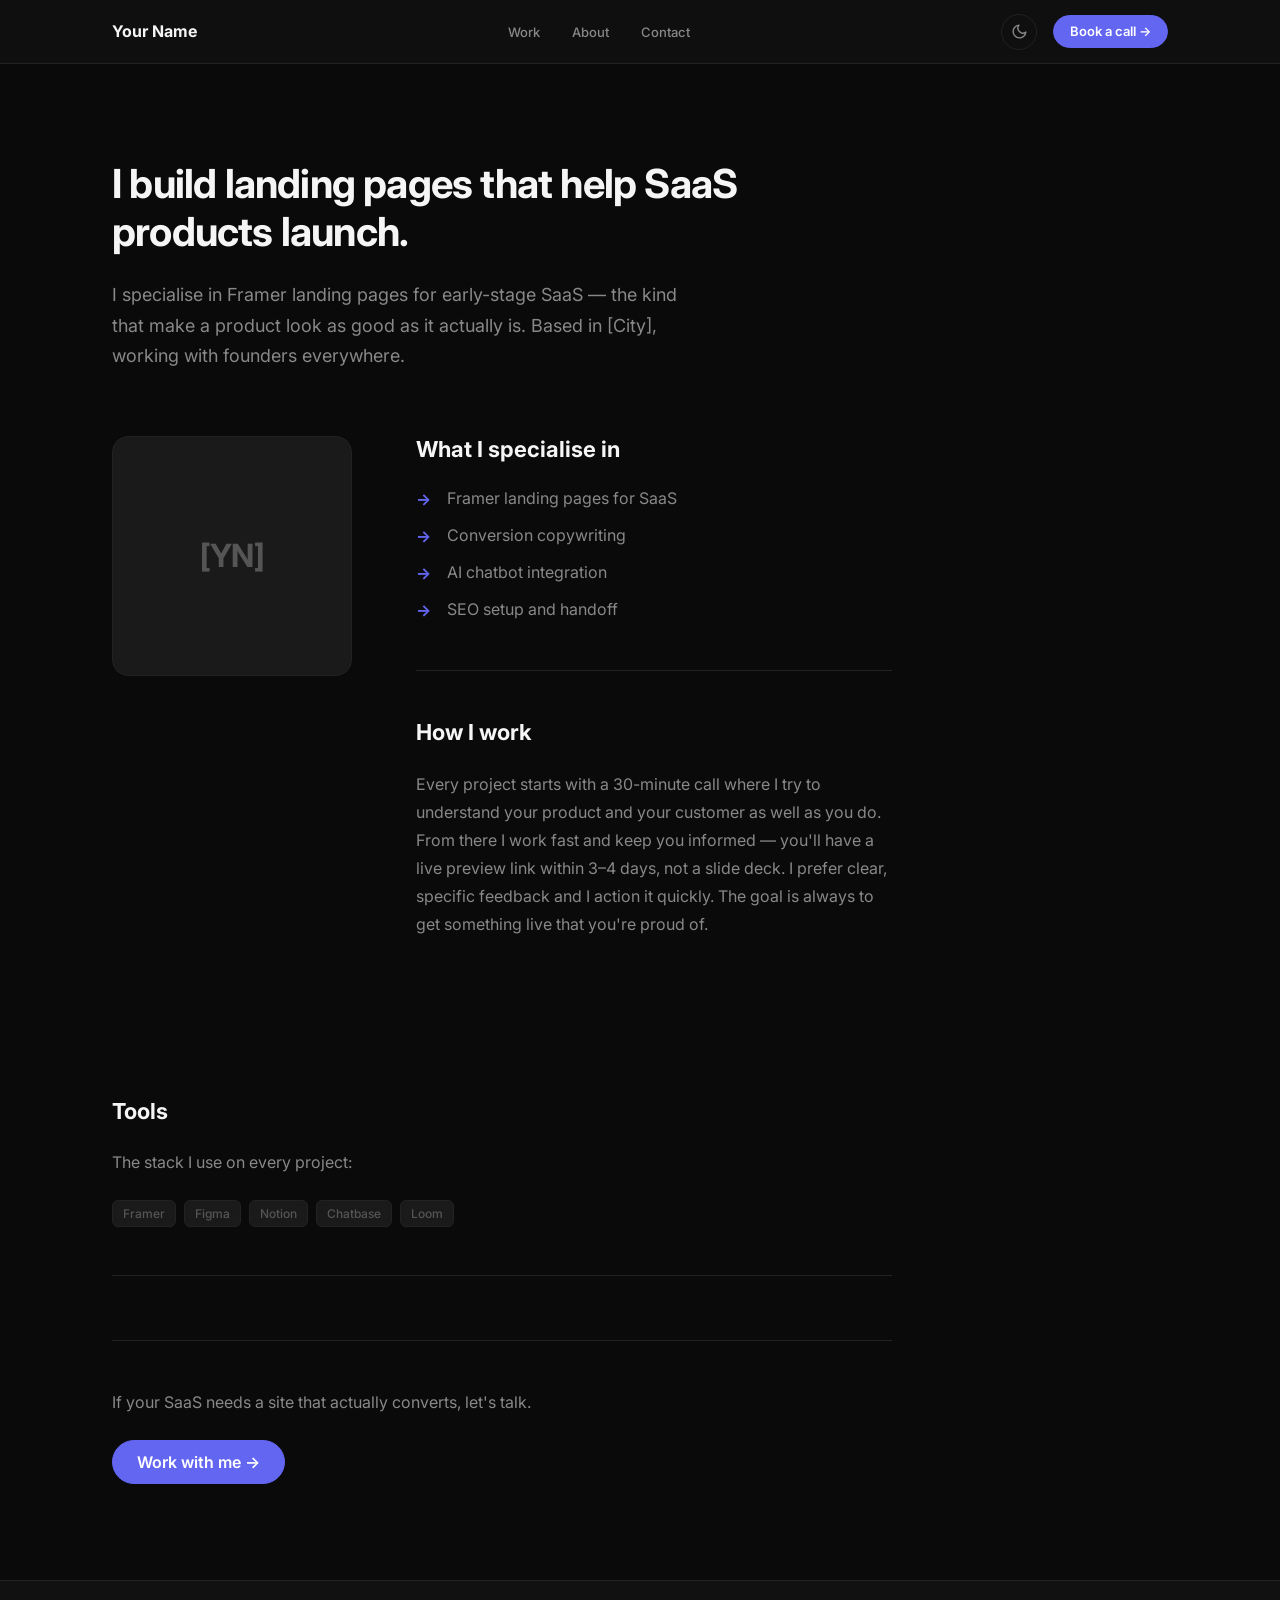
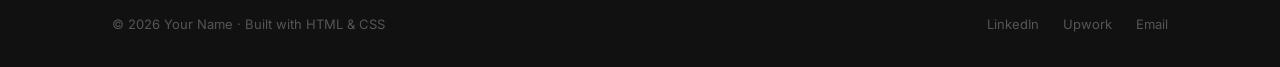
==== about.html @ 227f362b "Initial Commit" ====
<!DOCTYPE html>
<html lang="en">
<head>
  <meta charset="UTF-8">
  <meta name="viewport" content="width=device-width, initial-scale=1.0">

  <!-- REPLACE: Update with your real name -->
  <title>About · Your Name</title>
  <meta name="description" content="I build conversion-focused Framer landing pages for early-stage SaaS products. Learn more about how I work.">

  <meta property="og:type"        content="website">
  <meta property="og:url"         content="https://yourdomain.com/about.html">
  <meta property="og:title"       content="About · Your Name">
  <meta property="og:description" content="I build conversion-focused Framer landing pages for early-stage SaaS products.">
  <meta property="og:image"       content="https://yourdomain.com/images/og-image.png">
  <meta name="twitter:card"       content="summary_large_image">

  <link rel="icon" type="image/svg+xml" href="images/favicon.svg">

  <link rel="preconnect" href="https://fonts.googleapis.com">
  <link rel="preconnect" href="https://fonts.gstatic.com" crossorigin>
  <link href="https://fonts.googleapis.com/css2?family=Inter:wght@400;500;600;700;800&display=swap" rel="stylesheet">

  <link rel="stylesheet" href="css/tokens.css">
  <link rel="stylesheet" href="css/global.css">
  <link rel="stylesheet" href="css/nav.css">
  <link rel="stylesheet" href="css/about.css">

  <script>
    (function(){try{var t=localStorage.getItem('theme');if(t==='light')document.documentElement.setAttribute('data-theme','light');}catch(_){}}());
  </script>
</head>
<body>

  <a href="#main" class="skip-link">Skip to main content</a>

  <!-- ═══ NAV ═══ -->
  <nav class="nav" role="navigation" aria-label="Main navigation">
    <div class="nav__inner">
      <a href="index.html" class="nav__logo">Your Name</a><!-- REPLACE -->

      <ul class="nav__links" role="list">
        <li><a href="work.html">Work</a></li>
        <li><a href="about.html" aria-current="page">About</a></li>
        <li><a href="contact.html">Contact</a></li>
      </ul>

      <div class="nav__actions">
        <button class="theme-toggle" aria-label="Switch to light mode" type="button">
          <svg class="icon-sun" xmlns="http://www.w3.org/2000/svg" viewBox="0 0 24 24" fill="none" stroke="currentColor" stroke-width="2" stroke-linecap="round" stroke-linejoin="round" aria-hidden="true">
            <circle cx="12" cy="12" r="5"/>
            <line x1="12" y1="1" x2="12" y2="3"/><line x1="12" y1="21" x2="12" y2="23"/>
            <line x1="4.22" y1="4.22" x2="5.64" y2="5.64"/><line x1="18.36" y1="18.36" x2="19.78" y2="19.78"/>
            <line x1="1" y1="12" x2="3" y2="12"/><line x1="21" y1="12" x2="23" y2="12"/>
            <line x1="4.22" y1="19.78" x2="5.64" y2="18.36"/><line x1="18.36" y1="5.64" x2="19.78" y2="4.22"/>
          </svg>
          <svg class="icon-moon" xmlns="http://www.w3.org/2000/svg" viewBox="0 0 24 24" fill="none" stroke="currentColor" stroke-width="2" stroke-linecap="round" stroke-linejoin="round" aria-hidden="true">
            <path d="M21 12.79A9 9 0 1 1 11.21 3 7 7 0 0 0 21 12.79z"/>
          </svg>
        </button>
        <a href="contact.html" class="btn btn-primary btn-sm nav-cta">Book a call →</a>
        <button class="nav__hamburger" aria-label="Open menu" aria-expanded="false" type="button">
          <span></span><span></span><span></span>
        </button>
      </div>
    </div>
  </nav>

  <div class="nav__overlay" role="dialog" aria-modal="true" aria-label="Navigation menu">
    <ul role="list">
      <li><a href="work.html">Work</a></li>
      <li><a href="about.html">About</a></li>
      <li><a href="contact.html">Contact</a></li>
    </ul>
    <a href="contact.html" class="btn btn-primary overlay-cta">Book a call →</a>
  </div>

  <!-- ═══ MAIN ═══ -->
  <main id="main">
    <div class="about-page">
      <div class="container">
        <div class="about-page__inner">

          <!-- Header -->
          <div class="about-page__header">
            <h1 class="fade-up">
              I build landing pages that help SaaS products launch.
            </h1>
            <p class="fade-up">
              <!-- REPLACE: Write a short intro paragraph in your own voice -->
              I specialise in Framer landing pages for early-stage SaaS — the kind that
              make a product look as good as it actually is. Based in [City],
              working with founders everywhere.
            </p>
          </div>

          <!-- Photo + bio grid -->
          <div class="about-page__grid">

            <div class="about-page__image fade-up" aria-hidden="true">
              <!-- REPLACE: Replace with <img src="images/your-photo.jpg" alt="Your Name"> -->
              [YN]
            </div>

            <div>
              <!-- What I specialise in -->
              <div class="about-page__section fade-up">
                <h3>What I specialise in</h3>
                <ul class="about-page__list" role="list">
                  <li>Framer landing pages for SaaS</li>
                  <li>Conversion copywriting</li>
                  <li>AI chatbot integration</li>
                  <li>SEO setup and handoff</li>
                </ul>
              </div>

              <!-- How I work -->
              <div class="about-page__section fade-up">
                <h3>How I work</h3>
                <p>
                  <!-- REPLACE: Describe your working style, communication preferences, timezone, etc. -->
                  Every project starts with a 30-minute call where I try to understand
                  your product and your customer as well as you do. From there I work
                  fast and keep you informed — you'll have a live preview link within
                  3–4 days, not a slide deck. I prefer clear, specific feedback and I
                  action it quickly. The goal is always to get something live that you're
                  proud of.
                </p>
              </div>
            </div>

          </div>

          <!-- Tools -->
          <div class="about-page__section fade-up">
            <h3>Tools</h3>
            <p>The stack I use on every project:</p>
            <div class="about-page__tools" role="list" aria-label="Tools">
              <span class="tag" role="listitem">Framer</span>
              <span class="tag" role="listitem">Figma</span>
              <span class="tag" role="listitem">Notion</span>
              <span class="tag" role="listitem">Chatbase</span>
              <span class="tag" role="listitem">Loom</span>
              <!-- REPLACE: Add or remove tools as needed -->
            </div>
          </div>

          <!-- CTA -->
          <div class="about-page__cta fade-up">
            <p>If your SaaS needs a site that actually converts, let's talk.</p>
            <a href="contact.html" class="btn btn-primary">Work with me →</a>
          </div>

        </div>
      </div>
    </div>
  </main>

  <!-- ═══ FOOTER ═══ -->
  <footer class="footer" role="contentinfo">
    <div class="footer__inner container">
      <p>© 2026 Your Name · Built with HTML &amp; CSS</p><!-- REPLACE -->
      <nav class="footer__links" aria-label="Footer links">
        <a href="https://linkedin.com/in/placeholder" target="_blank" rel="noopener noreferrer">LinkedIn</a><!-- REPLACE -->
        <a href="https://upwork.com/freelancers/placeholder" target="_blank" rel="noopener noreferrer">Upwork</a><!-- REPLACE -->
        <a href="mailto:hello@yourdomain.com">Email</a><!-- REPLACE -->
      </nav>
    </div>
  </footer>

  <script src="js/theme.js"></script>
  <script src="js/animations.js"></script>
  <script src="js/nav.js"></script>

</body>
</html>
---- css/tokens.css ----
/* =============================================================
   DESIGN TOKENS
   All colours and spacing values are defined here.
   Every other CSS file must reference these variables only —
   no hardcoded colour or spacing values elsewhere.
   ============================================================= */

:root {
  /* ── Colours: Dark mode (default) ── */
  --bg-base:     #0A0A0A;
  --bg-surface:  #111111;
  --bg-elevated: #1A1A1A;
  --border:      #222222;
  --text-1:      #F5F5F5;
  --text-2:      #888888;
  --text-3:      #555555;
  --accent:      #6366F1;
  --accent-light:#818CF8;
  --accent-bg:   #1E1B4B;

  /* ── Typography scale ── */
  --text-hero: clamp(38px, 5.5vw, 60px);
  --text-h2:   clamp(26px, 3.5vw, 40px);
  --text-h3:   22px;
  --text-lg:   18px;
  --text-base: 16px;
  --text-sm:   13px;
  --text-xs:   12px;

  /* ── 8px spacing grid ── */
  --s1:  8px;
  --s2:  16px;
  --s3:  24px;
  --s4:  32px;
  --s6:  48px;
  --s8:  64px;
  --s12: 96px;

  /* ── Layout ── */
  --max-width: 1120px;
  --nav-height: 64px;

  /* ── Border radius ── */
  --radius-sm:   6px;
  --radius-md:   12px;
  --radius-lg:   16px;
  --radius-pill: 100px;

  /* ── Nav background (surface at 85% opacity) ── */
  --nav-bg: rgba(17, 17, 17, 0.85);
}

/* ── Light mode overrides ── */
[data-theme="light"] {
  --bg-base:     #FFFFFF;
  --bg-surface:  #F7F7F8;
  --bg-elevated: #EFEFEF;
  --border:      #E2E2E2;
  --text-1:      #0A0A0A;
  --text-2:      #555555;
  --text-3:      #888888;
  --accent:      #4F46E5;
  --accent-light:#6366F1;
  --accent-bg:   #EEF2FF;

  --nav-bg: rgba(247, 247, 248, 0.85);
}
---- css/global.css ----
/* =============================================================
   GLOBAL STYLES
   Reset, base typography, layout helpers, shared components,
   buttons, fade-up animation, footer.
   ============================================================= */

/* ── Reset ── */
*, *::before, *::after {
  box-sizing: border-box;
  margin: 0;
  padding: 0;
}

html {
  scroll-behavior: smooth;
}

body {
  font-family: 'Inter', -apple-system, BlinkMacSystemFont, 'Segoe UI', sans-serif;
  background-color: var(--bg-base);
  color: var(--text-1);
  font-size: var(--text-base);
  line-height: 1.6;
  -webkit-font-smoothing: antialiased;
  -moz-osx-font-smoothing: grayscale;
  transition: background-color 300ms ease, color 300ms ease;
}

img, video {
  max-width: 100%;
  display: block;
}

/* ── Skip link (accessibility) ── */
.skip-link {
  position: absolute;
  left: -9999px;
  top: var(--s2);
  z-index: 9999;
  padding: var(--s1) var(--s2);
  background: var(--accent);
  color: #fff;
  font-size: var(--text-sm);
  font-weight: 600;
  border-radius: var(--radius-sm);
  text-decoration: none;
}

.skip-link:focus {
  left: var(--s2);
}

/* ── Layout ── */
.container {
  max-width: var(--max-width);
  margin: 0 auto;
  padding: 0 var(--s4);
}

@media (max-width: 768px) {
  .container { padding: 0 var(--s3); }
}

@media (max-width: 480px) {
  .container { padding: 0 var(--s2); }
}

/* ── Section padding ── */
section {
  padding: var(--s12) 0;
}

@media (max-width: 768px) {
  section { padding: var(--s8) 0; }
}

@media (max-width: 480px) {
  section { padding: var(--s6) 0; }
}

/* ── Typography ── */
h1, h2, h3, h4, h5, h6 {
  font-weight: 700;
  line-height: 1.2;
  color: var(--text-1);
}

p {
  color: var(--text-2);
  line-height: 1.7;
}

a {
  color: var(--accent-light);
  text-decoration: none;
  transition: opacity 200ms ease;
}

a:hover {
  opacity: 0.75;
}

a:focus-visible {
  outline: 2px solid var(--accent);
  outline-offset: 3px;
  border-radius: 2px;
}

/* ── Buttons ── */
.btn {
  display: inline-flex;
  align-items: center;
  gap: var(--s1);
  padding: 13px var(--s3);
  border-radius: var(--radius-pill);
  font-size: var(--text-base);
  font-weight: 600;
  font-family: inherit;
  cursor: pointer;
  border: 1.5px solid transparent;
  text-decoration: none;
  white-space: nowrap;
  transition: filter 200ms ease, transform 150ms ease,
              background-color 200ms ease, border-color 200ms ease,
              color 200ms ease, opacity 200ms ease;
  line-height: 1;
}

.btn:focus-visible {
  outline: 2px solid var(--accent);
  outline-offset: 3px;
}

.btn-primary {
  background: var(--accent);
  color: #fff;
  border-color: var(--accent);
}

.btn-primary:hover {
  filter: brightness(1.15);
  transform: translateY(-1px);
  opacity: 1;
}

.btn-secondary {
  background: transparent;
  color: var(--text-1);
  border-color: var(--border);
}

.btn-secondary:hover {
  border-color: var(--accent);
  color: var(--accent-light);
  opacity: 1;
}

.btn-sm {
  padding: 9px var(--s2);
  font-size: var(--text-sm);
}

/* ── Section label ── */
.label {
  display: inline-block;
  font-size: var(--text-xs);
  font-weight: 700;
  letter-spacing: 0.1em;
  text-transform: uppercase;
  color: var(--accent-light);
  margin-bottom: var(--s2);
}

/* ── Tag pill (hero badge) ── */
.tag-pill {
  display: inline-flex;
  align-items: center;
  padding: 5px var(--s2);
  background: var(--accent-bg);
  color: var(--accent-light);
  border-radius: var(--radius-pill);
  font-size: var(--text-xs);
  font-weight: 600;
  letter-spacing: 0.05em;
  border: 1px solid var(--accent);
}

/* ── Tag chips (on cards) ── */
.tags {
  display: flex;
  flex-wrap: wrap;
  gap: var(--s1);
  margin-top: var(--s2);
}

.tag {
  display: inline-block;
  padding: 3px 10px;
  background: var(--bg-elevated);
  color: var(--text-3);
  border-radius: var(--radius-sm);
  font-size: var(--text-xs);
  font-weight: 500;
  border: 1px solid var(--border);
}

/* ── Section header (centred) ── */
.section-header {
  text-align: center;
  margin-bottom: var(--s8);
}

.section-header h2 {
  font-size: var(--text-h2);
  letter-spacing: -0.02em;
  margin-bottom: var(--s2);
}

.section-header p {
  font-size: var(--text-lg);
  max-width: 540px;
  margin: 0 auto;
}

/* ── Project card ── */
.project-card {
  background: var(--bg-surface);
  border: 1px solid var(--border);
  border-radius: var(--radius-lg);
  overflow: hidden;
  text-decoration: none;
  display: block;
  transition: transform 200ms ease, border-color 200ms ease, box-shadow 200ms ease;
}

.project-card:hover {
  transform: scale(1.02);
  border-color: var(--accent);
  box-shadow: 0 8px 32px rgba(99, 102, 241, 0.12);
  opacity: 1;
}

.project-card:focus-visible {
  outline: 2px solid var(--accent);
  outline-offset: 3px;
}

.project-card__image {
  aspect-ratio: 16 / 9;
  background: var(--bg-elevated);
  display: flex;
  align-items: center;
  justify-content: center;
  color: var(--text-3);
  font-size: var(--text-sm);
  font-weight: 500;
  letter-spacing: 0.04em;
  border-bottom: 1px solid var(--border);
}

.project-card__body {
  padding: var(--s3);
}

.project-card__title {
  font-size: var(--text-h3);
  font-weight: 700;
  color: var(--text-1);
  margin-bottom: var(--s1);
}

.project-card__desc {
  font-size: var(--text-base);
  color: var(--text-2);
  line-height: 1.6;
  margin-bottom: var(--s2);
}

.project-card__link {
  font-size: var(--text-sm);
  font-weight: 600;
  color: var(--accent-light);
  display: inline-flex;
  align-items: center;
  gap: 4px;
  transition: gap 200ms ease;
}

.project-card:hover .project-card__link {
  gap: 8px;
}

/* ── Projects grid (2-col) ── */
.projects-grid {
  display: grid;
  grid-template-columns: repeat(2, 1fr);
  gap: var(--s4);
}

@media (max-width: 640px) {
  .projects-grid { grid-template-columns: 1fr; }
}

/* ── Fade-up animation ── */
.fade-up {
  opacity: 0;
  transform: translateY(20px);
  transition: opacity 400ms cubic-bezier(0.16, 1, 0.3, 1),
              transform 400ms cubic-bezier(0.16, 1, 0.3, 1);
}

.fade-up.is-visible {
  opacity: 1;
  transform: none;
}

.fade-up:nth-child(2) { transition-delay: 80ms; }
.fade-up:nth-child(3) { transition-delay: 160ms; }
.fade-up:nth-child(4) { transition-delay: 240ms; }

@media (prefers-reduced-motion: reduce) {
  .fade-up {
    opacity: 1;
    transform: none;
    transition: none;
  }
}

/* ── Footer ── */
.footer {
  border-top: 1px solid var(--border);
  background: var(--bg-surface);
  padding: var(--s4) 0;
}

.footer__inner {
  display: flex;
  align-items: center;
  justify-content: space-between;
  flex-wrap: wrap;
  gap: var(--s2);
}

.footer__inner p {
  font-size: var(--text-sm);
  color: var(--text-3);
}

.footer__links {
  display: flex;
  gap: var(--s3);
}

.footer__links a {
  font-size: var(--text-sm);
  color: var(--text-3);
  text-decoration: none;
  transition: color 200ms ease;
}

.footer__links a:hover {
  color: var(--accent-light);
  opacity: 1;
}

.footer__links a:focus-visible {
  outline: 2px solid var(--accent);
  outline-offset: 3px;
  border-radius: 2px;
}
---- css/nav.css ----
/* =============================================================
   NAV — Sticky, backdrop-blur navigation bar + mobile overlay
   ============================================================= */

.nav {
  position: sticky;
  top: 0;
  z-index: 100;
  height: var(--nav-height);
  background: var(--nav-bg);
  backdrop-filter: blur(14px);
  -webkit-backdrop-filter: blur(14px);
  border-bottom: 1px solid var(--border);
  transition: background-color 300ms ease, border-color 300ms ease;
}

.nav__inner {
  max-width: var(--max-width);
  margin: 0 auto;
  padding: 0 var(--s4);
  height: 100%;
  display: flex;
  align-items: center;
  justify-content: space-between;
  gap: var(--s4);
}

/* ── Logo / Name ── */
.nav__logo {
  font-weight: 700;
  font-size: var(--text-base);
  color: var(--text-1);
  text-decoration: none;
  flex-shrink: 0;
  transition: color 200ms ease;
}

.nav__logo:hover {
  color: var(--accent-light);
  opacity: 1;
}

.nav__logo:focus-visible {
  outline: 2px solid var(--accent);
  outline-offset: 3px;
  border-radius: 2px;
}

/* ── Desktop link list ── */
.nav__links {
  display: flex;
  align-items: center;
  gap: var(--s4);
  list-style: none;
  margin: 0;
  padding: 0;
}

.nav__links a {
  font-size: var(--text-sm);
  font-weight: 500;
  color: var(--text-2);
  text-decoration: none;
  transition: color 200ms ease;
}

.nav__links a:hover {
  color: var(--text-1);
  opacity: 1;
}

.nav__links a:focus-visible {
  outline: 2px solid var(--accent);
  outline-offset: 3px;
  border-radius: 2px;
}

/* ── Actions cluster ── */
.nav__actions {
  display: flex;
  align-items: center;
  gap: var(--s1);
  flex-shrink: 0;
}

/* ── Theme toggle button ── */
.theme-toggle {
  width: 36px;
  height: 36px;
  border-radius: 50%;
  border: 1px solid var(--border);
  background: transparent;
  cursor: pointer;
  display: flex;
  align-items: center;
  justify-content: center;
  color: var(--text-2);
  transition: background-color 200ms ease, border-color 200ms ease, color 200ms ease;
  flex-shrink: 0;
}

.theme-toggle:hover {
  background: var(--bg-elevated);
  border-color: var(--accent);
  color: var(--accent-light);
}

.theme-toggle:focus-visible {
  outline: 2px solid var(--accent);
  outline-offset: 3px;
}

/* Icon visibility: show moon in dark mode, sun in light mode */
.theme-toggle .icon-sun  { display: none;  }
.theme-toggle .icon-moon { display: block; }

[data-theme="light"] .theme-toggle .icon-sun  { display: block; }
[data-theme="light"] .theme-toggle .icon-moon { display: none;  }

.theme-toggle svg {
  width: 17px;
  height: 17px;
  pointer-events: none;
}

/* ── Nav CTA (book a call pill) ── */
.nav-cta {
  margin-left: var(--s1);
}

/* ── Hamburger button (mobile) ── */
.nav__hamburger {
  display: none;
  flex-direction: column;
  justify-content: center;
  gap: 5px;
  width: 36px;
  height: 36px;
  background: transparent;
  border: 1px solid var(--border);
  border-radius: var(--radius-sm);
  cursor: pointer;
  padding: 9px 8px;
  transition: border-color 200ms ease;
}

.nav__hamburger:focus-visible {
  outline: 2px solid var(--accent);
  outline-offset: 3px;
}

.nav__hamburger span {
  display: block;
  width: 100%;
  height: 1.5px;
  background: var(--text-1);
  border-radius: 2px;
  transition: transform 300ms cubic-bezier(0.16, 1, 0.3, 1),
              opacity 200ms ease;
}

.nav__hamburger.is-open span:nth-child(1) {
  transform: translateY(6.5px) rotate(45deg);
}
.nav__hamburger.is-open span:nth-child(2) {
  opacity: 0;
}
.nav__hamburger.is-open span:nth-child(3) {
  transform: translateY(-6.5px) rotate(-45deg);
}

/* ── Mobile full-screen overlay ── */
.nav__overlay {
  position: fixed;
  inset: 0;
  background: var(--bg-base);
  z-index: 99;
  display: flex;
  flex-direction: column;
  align-items: center;
  justify-content: center;
  gap: var(--s4);
  opacity: 0;
  visibility: hidden;
  pointer-events: none;
  transition: opacity 280ms ease, visibility 280ms ease;
}

.nav__overlay.is-open {
  opacity: 1;
  visibility: visible;
  pointer-events: auto;
}

.nav__overlay ul {
  list-style: none;
  display: flex;
  flex-direction: column;
  align-items: center;
  gap: var(--s3);
  padding: 0;
  margin: 0;
}

.nav__overlay ul a {
  font-size: var(--text-h3);
  font-weight: 700;
  color: var(--text-1);
  text-decoration: none;
  transition: color 200ms ease;
}

.nav__overlay ul a:hover {
  color: var(--accent-light);
  opacity: 1;
}

.nav__overlay ul a:focus-visible {
  outline: 2px solid var(--accent);
  outline-offset: 3px;
  border-radius: 2px;
}

.nav__overlay .overlay-cta {
  margin-top: var(--s2);
}

/* ── Mobile breakpoint ── */
@media (max-width: 768px) {
  .nav__links,
  .nav-cta {
    display: none;
  }

  .nav__hamburger {
    display: flex;
  }
}

@media (max-width: 480px) {
  .nav__inner {
    padding: 0 var(--s2);
  }
}
---- css/about.css ----
/* =============================================================
   ABOUT PAGE
   ============================================================= */

.about-page {
  padding: var(--s12) 0;
}

@media (max-width: 768px) { .about-page { padding: var(--s8) 0; } }
@media (max-width: 480px) { .about-page { padding: var(--s6) 0; } }

.about-page__inner {
  max-width: 780px;
}

/* ── Header ── */
.about-page__header {
  margin-bottom: var(--s8);
}

.about-page__header h1 {
  font-size: var(--text-h2);
  letter-spacing: -0.02em;
  line-height: 1.2;
  margin-bottom: var(--s3);
}

.about-page__header p {
  font-size: var(--text-lg);
  color: var(--text-2);
  line-height: 1.7;
  max-width: 600px;
}

/* ── Profile grid ── */
.about-page__grid {
  display: grid;
  grid-template-columns: auto 1fr;
  gap: var(--s8);
  align-items: start;
  margin-bottom: var(--s8);
}

.about-page__image {
  width: 240px;
  aspect-ratio: 1;
  background: var(--bg-elevated);
  border-radius: var(--radius-lg);
  display: flex;
  align-items: center;
  justify-content: center;
  color: var(--text-3);
  font-size: 32px;
  font-weight: 700;
  letter-spacing: -0.02em;
  border: 1px solid var(--border);
  flex-shrink: 0;
}

@media (max-width: 640px) {
  .about-page__grid {
    grid-template-columns: 1fr;
    gap: var(--s4);
  }

  .about-page__image {
    width: 160px;
    font-size: 24px;
  }
}

/* ── Content sections ── */
.about-page__section {
  margin-bottom: var(--s6);
  padding-bottom: var(--s6);
  border-bottom: 1px solid var(--border);
}

.about-page__section:last-of-type {
  border-bottom: none;
}

.about-page__section h3 {
  font-size: var(--text-h3);
  margin-bottom: var(--s3);
}

.about-page__section p {
  font-size: var(--text-base);
  color: var(--text-2);
  line-height: 1.75;
}

/* Specialisation list */
.about-page__list {
  list-style: none;
  display: flex;
  flex-direction: column;
  gap: 12px;
  margin-top: var(--s2);
}

.about-page__list li {
  display: flex;
  align-items: flex-start;
  gap: var(--s2);
  font-size: var(--text-base);
  color: var(--text-2);
  line-height: 1.5;
}

.about-page__list li::before {
  content: '→';
  color: var(--accent);
  font-weight: 700;
  flex-shrink: 0;
  margin-top: 1px;
}

/* Tool pills */
.about-page__tools {
  display: flex;
  flex-wrap: wrap;
  gap: var(--s1);
  margin-top: var(--s3);
}

/* ── CTA ── */
.about-page__cta {
  margin-top: var(--s8);
  padding-top: var(--s6);
  border-top: 1px solid var(--border);
}

.about-page__cta p {
  font-size: var(--text-base);
  color: var(--text-2);
  margin-bottom: var(--s3);
}
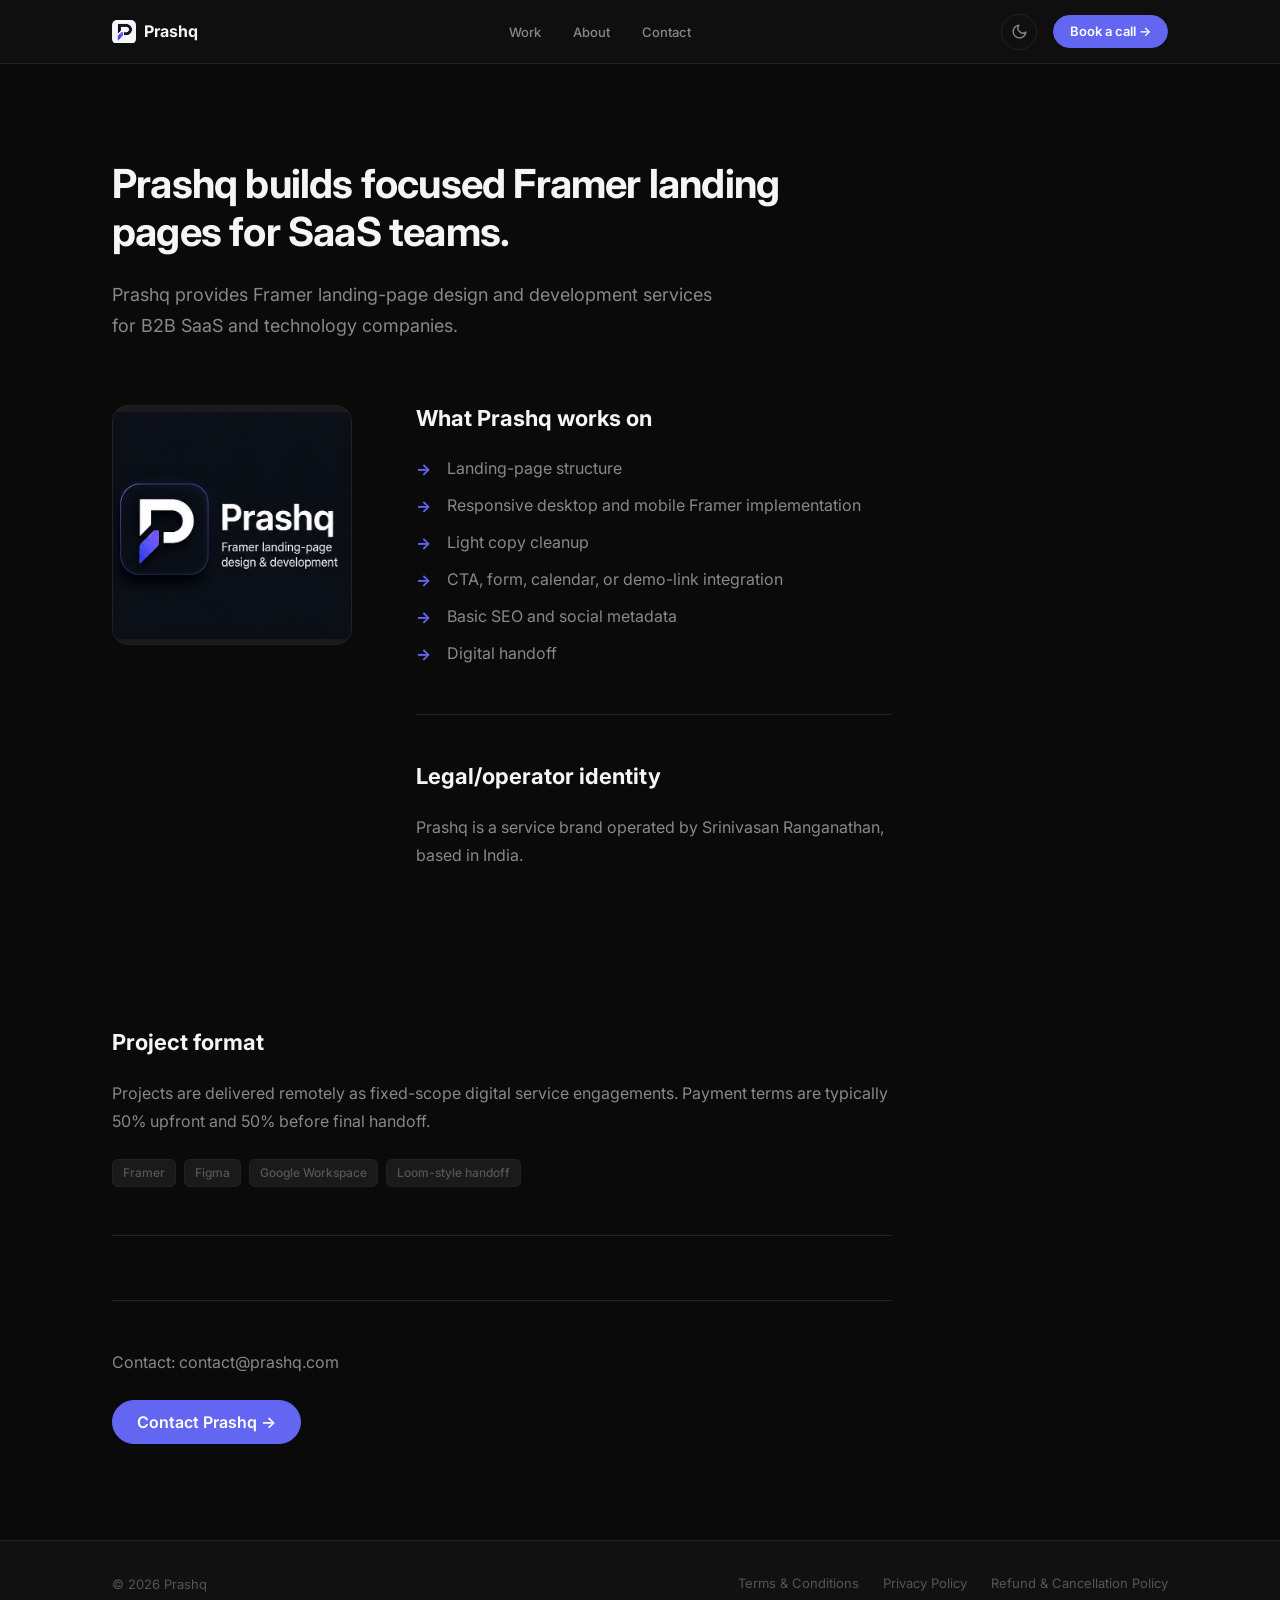
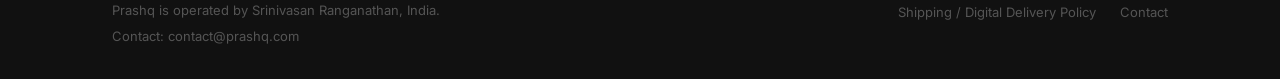
==== commit 1b1ce639: "Prepare Prashq website for Razorpay review" ====
--- a/about.html
+++ b/about.html
@@ -3,174 +3,100 @@
 <head>
   <meta charset="UTF-8">
   <meta name="viewport" content="width=device-width, initial-scale=1.0">
-
-  <!-- REPLACE: Update with your real name -->
-  <title>About · Your Name</title>
-  <meta name="description" content="I build conversion-focused Framer landing pages for early-stage SaaS products. Learn more about how I work.">
-
-  <meta property="og:type"        content="website">
-  <meta property="og:url"         content="https://yourdomain.com/about.html">
-  <meta property="og:title"       content="About · Your Name">
-  <meta property="og:description" content="I build conversion-focused Framer landing pages for early-stage SaaS products.">
-  <meta property="og:image"       content="https://yourdomain.com/images/og-image.png">
-  <meta name="twitter:card"       content="summary_large_image">
-
-  <link rel="icon" type="image/svg+xml" href="images/favicon.svg">
-
+  <title>About | Prashq</title>
+  <meta name="description" content="About Prashq, a Framer landing-page design and development service for B2B SaaS and technology companies.">
+  <meta property="og:type" content="website">
+  <meta property="og:url" content="https://prashq.com/about.html">
+  <meta property="og:title" content="About | Prashq">
+  <meta property="og:description" content="Framer landing-page design and development services for B2B SaaS and technology companies.">
+  <meta property="og:image" content="https://prashq.com/images/logo.png">
+  <meta name="twitter:card" content="summary_large_image">
+  <link rel="icon" type="image/png" href="images/logo.png">
   <link rel="preconnect" href="https://fonts.googleapis.com">
   <link rel="preconnect" href="https://fonts.gstatic.com" crossorigin>
   <link href="https://fonts.googleapis.com/css2?family=Inter:wght@400;500;600;700;800&display=swap" rel="stylesheet">
-
   <link rel="stylesheet" href="css/tokens.css">
   <link rel="stylesheet" href="css/global.css">
   <link rel="stylesheet" href="css/nav.css">
   <link rel="stylesheet" href="css/about.css">
-
-  <script>
-    (function(){try{var t=localStorage.getItem('theme');if(t==='light')document.documentElement.setAttribute('data-theme','light');}catch(_){}}());
-  </script>
+  <script>(function(){try{var t=localStorage.getItem('theme');if(t==='light')document.documentElement.setAttribute('data-theme','light');}catch(_){}}());</script>
 </head>
 <body>
-
   <a href="#main" class="skip-link">Skip to main content</a>
-
-  <!-- ═══ NAV ═══ -->
   <nav class="nav" role="navigation" aria-label="Main navigation">
     <div class="nav__inner">
-      <a href="index.html" class="nav__logo">Your Name</a><!-- REPLACE -->
-
+      <a href="/index.html" class="nav__logo">
+        <img src="images/logo.png" alt="Prashq logo" class="nav__logo-img">
+        <span>Prashq</span>
+      </a>
       <ul class="nav__links" role="list">
-        <li><a href="work.html">Work</a></li>
-        <li><a href="about.html" aria-current="page">About</a></li>
-        <li><a href="contact.html">Contact</a></li>
+        <li><a href="/work.html">Work</a></li>
+        <li><a href="/about.html" aria-current="page">About</a></li>
+        <li><a href="/contact.html">Contact</a></li>
       </ul>
-
       <div class="nav__actions">
         <button class="theme-toggle" aria-label="Switch to light mode" type="button">
-          <svg class="icon-sun" xmlns="http://www.w3.org/2000/svg" viewBox="0 0 24 24" fill="none" stroke="currentColor" stroke-width="2" stroke-linecap="round" stroke-linejoin="round" aria-hidden="true">
-            <circle cx="12" cy="12" r="5"/>
-            <line x1="12" y1="1" x2="12" y2="3"/><line x1="12" y1="21" x2="12" y2="23"/>
-            <line x1="4.22" y1="4.22" x2="5.64" y2="5.64"/><line x1="18.36" y1="18.36" x2="19.78" y2="19.78"/>
-            <line x1="1" y1="12" x2="3" y2="12"/><line x1="21" y1="12" x2="23" y2="12"/>
-            <line x1="4.22" y1="19.78" x2="5.64" y2="18.36"/><line x1="18.36" y1="5.64" x2="19.78" y2="4.22"/>
-          </svg>
-          <svg class="icon-moon" xmlns="http://www.w3.org/2000/svg" viewBox="0 0 24 24" fill="none" stroke="currentColor" stroke-width="2" stroke-linecap="round" stroke-linejoin="round" aria-hidden="true">
-            <path d="M21 12.79A9 9 0 1 1 11.21 3 7 7 0 0 0 21 12.79z"/>
-          </svg>
+          <svg class="icon-sun" xmlns="http://www.w3.org/2000/svg" viewBox="0 0 24 24" fill="none" stroke="currentColor" stroke-width="2" stroke-linecap="round" stroke-linejoin="round" aria-hidden="true"><circle cx="12" cy="12" r="5"/><line x1="12" y1="1" x2="12" y2="3"/><line x1="12" y1="21" x2="12" y2="23"/><line x1="4.22" y1="4.22" x2="5.64" y2="5.64"/><line x1="18.36" y1="18.36" x2="19.78" y2="19.78"/><line x1="1" y1="12" x2="3" y2="12"/><line x1="21" y1="12" x2="23" y2="12"/><line x1="4.22" y1="19.78" x2="5.64" y2="18.36"/><line x1="18.36" y1="5.64" x2="19.78" y2="4.22"/></svg>
+          <svg class="icon-moon" xmlns="http://www.w3.org/2000/svg" viewBox="0 0 24 24" fill="none" stroke="currentColor" stroke-width="2" stroke-linecap="round" stroke-linejoin="round" aria-hidden="true"><path d="M21 12.79A9 9 0 1 1 11.21 3 7 7 0 0 0 21 12.79z"/></svg>
         </button>
-        <a href="contact.html" class="btn btn-primary btn-sm nav-cta">Book a call →</a>
-        <button class="nav__hamburger" aria-label="Open menu" aria-expanded="false" type="button">
-          <span></span><span></span><span></span>
-        </button>
+        <a href="/contact.html" class="btn btn-primary btn-sm nav-cta">Book a call &rarr;</a>
+        <button class="nav__hamburger" aria-label="Open menu" aria-expanded="false" type="button"><span></span><span></span><span></span></button>
       </div>
     </div>
   </nav>
+  <div class="nav__overlay" role="dialog" aria-modal="true" aria-label="Navigation menu"><ul role="list"><li><a href="/work.html">Work</a></li><li><a href="/about.html">About</a></li><li><a href="/contact.html">Contact</a></li></ul><a href="/contact.html" class="btn btn-primary overlay-cta">Book a call &rarr;</a></div>
 
-  <div class="nav__overlay" role="dialog" aria-modal="true" aria-label="Navigation menu">
-    <ul role="list">
-      <li><a href="work.html">Work</a></li>
-      <li><a href="about.html">About</a></li>
-      <li><a href="contact.html">Contact</a></li>
-    </ul>
-    <a href="contact.html" class="btn btn-primary overlay-cta">Book a call →</a>
-  </div>
-
-  <!-- ═══ MAIN ═══ -->
   <main id="main">
     <div class="about-page">
       <div class="container">
         <div class="about-page__inner">
-
-          <!-- Header -->
           <div class="about-page__header">
-            <h1 class="fade-up">
-              I build landing pages that help SaaS products launch.
-            </h1>
-            <p class="fade-up">
-              <!-- REPLACE: Write a short intro paragraph in your own voice -->
-              I specialise in Framer landing pages for early-stage SaaS — the kind that
-              make a product look as good as it actually is. Based in [City],
-              working with founders everywhere.
-            </p>
+            <h1 class="fade-up">Prashq builds focused Framer landing pages for SaaS teams.</h1>
+            <p class="fade-up">Prashq provides Framer landing-page design and development services for B2B SaaS and technology companies.</p>
           </div>
-
-          <!-- Photo + bio grid -->
           <div class="about-page__grid">
-
-            <div class="about-page__image fade-up" aria-hidden="true">
-              <!-- REPLACE: Replace with <img src="images/your-photo.jpg" alt="Your Name"> -->
-              [YN]
+            <div class="about-page__image fade-up">
+              <img src="images/dark-about.png" alt="Prashq logo and service description" class="theme-about-image theme-about-image--dark">
+              <img src="images/light-about.png" alt="Prashq logo and service description" class="theme-about-image theme-about-image--light">
             </div>
-
             <div>
-              <!-- What I specialise in -->
               <div class="about-page__section fade-up">
-                <h3>What I specialise in</h3>
+                <h3>What Prashq works on</h3>
                 <ul class="about-page__list" role="list">
-                  <li>Framer landing pages for SaaS</li>
-                  <li>Conversion copywriting</li>
-                  <li>AI chatbot integration</li>
-                  <li>SEO setup and handoff</li>
+                  <li>Landing-page structure</li>
+                  <li>Responsive desktop and mobile Framer implementation</li>
+                  <li>Light copy cleanup</li>
+                  <li>CTA, form, calendar, or demo-link integration</li>
+                  <li>Basic SEO and social metadata</li>
+                  <li>Digital handoff</li>
                 </ul>
               </div>
-
-              <!-- How I work -->
               <div class="about-page__section fade-up">
-                <h3>How I work</h3>
-                <p>
-                  <!-- REPLACE: Describe your working style, communication preferences, timezone, etc. -->
-                  Every project starts with a 30-minute call where I try to understand
-                  your product and your customer as well as you do. From there I work
-                  fast and keep you informed — you'll have a live preview link within
-                  3–4 days, not a slide deck. I prefer clear, specific feedback and I
-                  action it quickly. The goal is always to get something live that you're
-                  proud of.
-                </p>
+                <h3>Legal/operator identity</h3>
+                <p>Prashq is a service brand operated by Srinivasan Ranganathan, based in India.</p>
               </div>
             </div>
-
           </div>
-
-          <!-- Tools -->
           <div class="about-page__section fade-up">
-            <h3>Tools</h3>
-            <p>The stack I use on every project:</p>
+            <h3>Project format</h3>
+            <p>Projects are delivered remotely as fixed-scope digital service engagements. Payment terms are typically 50% upfront and 50% before final handoff.</p>
             <div class="about-page__tools" role="list" aria-label="Tools">
               <span class="tag" role="listitem">Framer</span>
               <span class="tag" role="listitem">Figma</span>
-              <span class="tag" role="listitem">Notion</span>
-              <span class="tag" role="listitem">Chatbase</span>
-              <span class="tag" role="listitem">Loom</span>
-              <!-- REPLACE: Add or remove tools as needed -->
+              <span class="tag" role="listitem">Google Workspace</span>
+              <span class="tag" role="listitem">Loom-style handoff</span>
             </div>
           </div>
-
-          <!-- CTA -->
           <div class="about-page__cta fade-up">
-            <p>If your SaaS needs a site that actually converts, let's talk.</p>
-            <a href="contact.html" class="btn btn-primary">Work with me →</a>
+            <p>Contact: contact@prashq.com</p>
+            <a href="/contact.html" class="btn btn-primary">Contact Prashq &rarr;</a>
           </div>
-
         </div>
       </div>
     </div>
   </main>
 
-  <!-- ═══ FOOTER ═══ -->
-  <footer class="footer" role="contentinfo">
-    <div class="footer__inner container">
-      <p>© 2026 Your Name · Built with HTML &amp; CSS</p><!-- REPLACE -->
-      <nav class="footer__links" aria-label="Footer links">
-        <a href="https://linkedin.com/in/placeholder" target="_blank" rel="noopener noreferrer">LinkedIn</a><!-- REPLACE -->
-        <a href="https://upwork.com/freelancers/placeholder" target="_blank" rel="noopener noreferrer">Upwork</a><!-- REPLACE -->
-        <a href="mailto:hello@yourdomain.com">Email</a><!-- REPLACE -->
-      </nav>
-    </div>
-  </footer>
-
-  <script src="js/theme.js"></script>
-  <script src="js/animations.js"></script>
-  <script src="js/nav.js"></script>
-
+  <footer class="footer" role="contentinfo"><div class="footer__inner container"><div class="footer__brand"><p>© 2026 Prashq</p><p>Prashq is operated by Srinivasan Ranganathan, India.</p><p>Contact: <a href="mailto:contact@prashq.com">contact@prashq.com</a></p></div><nav class="footer__links" aria-label="Footer links"><a href="/terms.html">Terms &amp; Conditions</a><a href="/privacy.html">Privacy Policy</a><a href="/refund-cancellation.html">Refund &amp; Cancellation Policy</a><a href="/shipping-delivery.html">Shipping / Digital Delivery Policy</a><a href="/contact.html">Contact</a></nav></div></footer>
+  <script src="js/theme.js"></script><script src="js/animations.js"></script><script src="js/nav.js"></script>
 </body>
 </html>
--- a/css/global.css
+++ b/css/global.css
@@ -335,10 +335,10 @@
 
 .footer__inner {
   display: flex;
-  align-items: center;
+  align-items: flex-start;
   justify-content: space-between;
   flex-wrap: wrap;
-  gap: var(--s2);
+  gap: var(--s3);
 }
 
 .footer__inner p {
@@ -346,9 +346,23 @@
   color: var(--text-3);
 }
 
+.footer__brand {
+  display: flex;
+  flex-direction: column;
+  gap: 4px;
+  max-width: 380px;
+}
+
+.footer__brand a {
+  color: var(--text-3);
+}
+
 .footer__links {
   display: flex;
-  gap: var(--s3);
+  justify-content: flex-end;
+  flex-wrap: wrap;
+  gap: var(--s1) var(--s3);
+  max-width: 560px;
 }
 
 .footer__links a {
@@ -368,3 +382,15 @@
   outline-offset: 3px;
   border-radius: 2px;
 }
+
+@media (max-width: 768px) {
+  .footer__inner,
+  .footer__links {
+    flex-direction: column;
+    align-items: flex-start;
+  }
+
+  .footer__links {
+    justify-content: flex-start;
+  }
+}
--- a/css/nav.css
+++ b/css/nav.css
@@ -27,12 +27,23 @@
 
 /* ── Logo / Name ── */
 .nav__logo {
+  display: inline-flex;
+  align-items: center;
+  gap: 8px;
   font-weight: 700;
   font-size: var(--text-base);
   color: var(--text-1);
   text-decoration: none;
   flex-shrink: 0;
   transition: color 200ms ease;
+}
+
+.nav__logo-img {
+  width: 24px;
+  height: 24px;
+  object-fit: contain;
+  display: block;
+  border-radius: 5px;
 }
 
 .nav__logo:hover {
--- a/css/about.css
+++ b/css/about.css
@@ -55,6 +55,26 @@
   letter-spacing: -0.02em;
   border: 1px solid var(--border);
   flex-shrink: 0;
+  overflow: hidden;
+}
+
+.about-page__image .theme-about-image {
+  width: 100%;
+  height: 100%;
+  object-fit: contain;
+  display: block;
+}
+
+.about-page__image .theme-about-image--light {
+  display: none;
+}
+
+[data-theme="light"] .about-page__image .theme-about-image--dark {
+  display: none;
+}
+
+[data-theme="light"] .about-page__image .theme-about-image--light {
+  display: block;
 }
 
 @media (max-width: 640px) {
